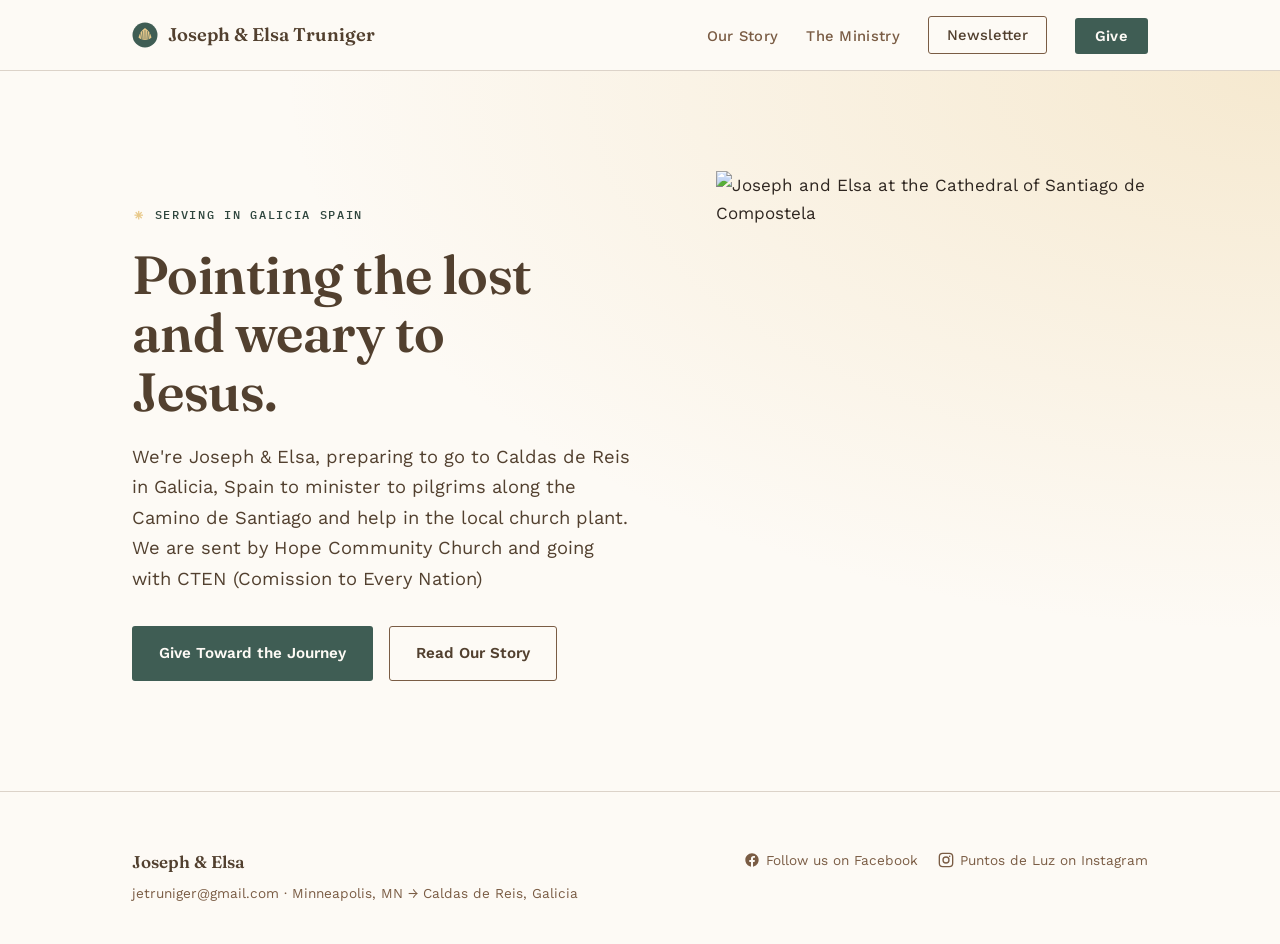
==== index.html @ 9fc1ce5b "Update index.html" ====
<!DOCTYPE html>
<html lang="en">
<head>
<meta charset="UTF-8">
<meta name="viewport" content="width=device-width, initial-scale=1.0">
<title>Joseph &amp; Elsa Truniger</title>
<meta name="description" content="Joseph and Elsa are preparing to serve pilgrims on the Camino de Santiago in Galicia, Spain, with Puntos de Luz.">
<link rel="preconnect" href="https://fonts.googleapis.com">
<link rel="preconnect" href="https://fonts.gstatic.com" crossorigin>
<link href="https://fonts.googleapis.com/css2?family=Fraunces:opsz,wght@9..144,400;9..144,500;9..144,600&family=Work+Sans:wght@400;500;600&family=IBM+Plex+Mono:wght@500&display=swap" rel="stylesheet">
<link rel="stylesheet" href="style.css">
</head>
<body>

<a class="skip-link" href="#main">Skip to content</a>

<nav class="site-nav">
  <div class="wrap">
    <a href="index.html" class="brandmark">
    <svg width="26" height="26" viewBox="0 0 26 26" fill="none" aria-hidden="true">
  <circle cx="13" cy="13" r="12.5" fill="#3F5D54"/>
  <path d="M13 6c-3 2-5.5 5-6.5 9.5C8 17 10.3 18 13 18s5-1 6.5-2.5C18.5 11 16 8 13 6z" fill="#E8C98A"/>
  <path d="M13 8.5V17M10.5 9.5 11 17M15.5 9.5 15 17M8.5 11.5l1.2 5.8M17.5 11.5l-1.2 5.8" stroke="#3F5D54" stroke-width="0.6" stroke-linecap="round"/>
</svg>
      Joseph &amp; Elsa Truniger
    </a>
    <button class="nav-toggle" aria-label="Toggle menu" aria-expanded="false" id="navToggle">☰</button>
<ul class="nav-links" id="navLinks">
  <li><a href="story.html">Our Story</a></li>
  <li><a href="ministry.html">The Ministry</a></li>
  <li><button type="button" class="nav-subscribe" onclick="document.getElementById('newsletterModal').showModal()">Newsletter</button></li>
  <li><a href="give.html" class="nav-give">Give</a></li>
</ul>
  </div>
</nav>

<main id="main">

  <section class="hero">
    <div class="wrap">
      <div>
        <span class="eyebrow">Serving in Galicia Spain</span>
        <h1>Pointing the lost and weary to Jesus.</h1>
        <p class="lede">
          We're Joseph &amp; Elsa, preparing to go to Caldas de Reis in Galicia, Spain to minister to pilgrims along the Camino de Santiago and help in the local church plant.
          We are sent by Hope Community Church and going with CTEN (Comission to Every Nation)
        </p>
        <div class="hero-ctas">
          <!-- EDIT: replace # with your CTEN/Puntos de Luz donate link -->
         
          <a href="give.html" class="btn btn-primary">Give Toward the Journey</a>
          <a href="story.html" class="btn btn-ghost">Read Our Story</a>
        </div>
         </div>
          <img src="/.netlify/images?url=/images/profilewcathedral.jpg&w=1200" alt="Joseph and Elsa at the Cathedral of Santiago de Compostela" class="hero-photo">
        </div>
  </section>


</main>

<footer>
  <div class="wrap">
    <div>
      <div class="foot-brand">Joseph &amp; Elsa</div>
      <!-- EDIT: contact email -->
      <p>jetruniger@gmail.com · Minneapolis, MN → Caldas de Reis, Galicia</p>
    </div>

<ul class="foot-links">
  <!-- EDIT: replace # with your actual Facebook Page URL -->
  <li>
    <a href="#" target="_blank" rel="noopener" class="social-link">
      <svg width="16" height="16" viewBox="0 0 24 24" fill="currentColor">
        <path d="M22 12.06C22 6.5 17.52 2 12 2S2 6.5 2 12.06c0 5 3.66 9.15 8.44 9.94v-7.03H7.9v-2.91h2.54V9.85c0-2.5 1.49-3.89 3.77-3.89 1.09 0 2.23.2 2.23.2v2.46h-1.26c-1.24 0-1.63.77-1.63 1.56v1.88h2.78l-.45 2.91h-2.33V22c4.78-.79 8.44-4.94 8.44-9.94z"/>
      </svg>
      Follow us on Facebook
    </a>
  </li>
  <!-- EDIT: replace # with Puntos de Luz's actual Instagram URL -->
  <li>
    <a href="#" target="_blank" rel="noopener" class="social-link">
      <svg width="16" height="16" viewBox="0 0 24 24" fill="none" stroke="currentColor" stroke-width="2">
        <rect x="2" y="2" width="20" height="20" rx="5"/>
        <circle cx="12" cy="12" r="4.5"/>
        <circle cx="17.5" cy="6.5" r="1.2" fill="currentColor" stroke="none"/>
      </svg>
      Puntos de Luz on Instagram
    </a>
  </li>
</ul>

  </div>
</footer>

<script>
  const navToggle = document.getElementById('navToggle');
  const navLinks = document.getElementById('navLinks');
  navToggle.addEventListener('click', () => {
    const open = navLinks.classList.toggle('open');
    navToggle.setAttribute('aria-expanded', open);
  });
</script>
<div id="newsletter-modal-slot"></div>
<script>
  fetch('partials/newsletter-modal.html')
    .then(res => res.text())
    .then(html => {
      const slot = document.getElementById('newsletter-modal-slot');
      slot.innerHTML = html;
      // Re-run any <script> tags from the injected partial, since innerHTML doesn't execute them
      slot.querySelectorAll('script').forEach(oldScript => {
        const newScript = document.createElement('script');
        newScript.textContent = oldScript.textContent;
        document.body.appendChild(newScript);
      });
    });
</script>
  <form name="newsletter" data-netlify="true" netlify-honeypot="bot-field" hidden>
  <input type="text" name="name">
  <input type="email" name="email">
  <input type="tel" name="phone">
</form>
</body>
</html>
---- style.css ----
:root{
  --ivory: #FDFAF5;
  --ivory-deep: #F5EDE0;
  --brown: #7A5C44;
  --brown-deep: #52402F;
  --gold: #E8C98A;
  --pine: #3F5D54;
  --pine-deep: #2E453D;
  --ink: #2E2620;
  --line: rgba(122,92,68,0.25);
  --radius: 3px;
}

*{box-sizing:border-box;}
html{scroll-behavior:smooth;}
body{
  margin:0;
  background:var(--ivory);
  color:var(--ink);
  font-family:'Work Sans', sans-serif;
  font-size:17px;
  line-height:1.65;
  -webkit-font-smoothing:antialiased;
}
h1,h2,h3{
  font-family:'Fraunces', serif;
  font-weight:600;
  color:var(--brown-deep);
  margin:0 0 0.4em 0;
  letter-spacing:-0.01em;
}
a{color:var(--pine);}
img{max-width:100%; display:block;}
.wrap{max-width:1080px; margin:0 auto; padding:0 32px;}

.skip-link{
  position:absolute; left:-999px; top:0; background:var(--brown-deep); color:var(--ivory);
  padding:10px 16px; z-index:200; border-radius:0 0 4px 0;
}
.skip-link:focus{left:0;}
a:focus-visible, button:focus-visible{
  outline:3px solid var(--pine);
  outline-offset:3px;
}

/* -------- nav -------- */
.site-nav{
  position:sticky; top:0; z-index:100;
  background:rgba(253,250,245,0.92);
  backdrop-filter:blur(6px);
  border-bottom:1px solid var(--line);
}
.site-nav .wrap{
  display:flex; align-items:center; justify-content:space-between;
  padding-top:16px; padding-bottom:16px;
}
.brandmark{
  display:flex; align-items:center; gap:10px;
  font-family:'Fraunces', serif; font-weight:600; font-size:1.15rem;
  color:var(--brown-deep); text-decoration:none;
}
.brandmark svg{flex-shrink:0;}
.nav-links{display:flex; gap:28px; align-items:center; list-style:none; margin:0; padding:0;}
.nav-links a{
  text-decoration:none; color:var(--brown); font-size:0.92rem; font-weight:500;
  letter-spacing:0.02em;
}
.nav-links a:hover, .nav-links a[aria-current="page"]{color:var(--pine-deep);}
.nav-links a[aria-current="page"]{border-bottom:2px solid var(--gold);}
.nav-give{
  background:var(--pine); color:var(--ivory) !important; padding:9px 20px;
  border-radius:var(--radius); font-weight:600 !important; border-bottom:none !important;
}
.nav-give:hover{background:var(--pine-deep) !important;}
.nav-toggle{display:none;}

@media (max-width:760px){
  .nav-links{
    position:fixed; inset:64px 0 auto 0; background:var(--ivory);
    flex-direction:column; align-items:flex-start; gap:0;
    border-bottom:1px solid var(--line);
    transform:translateY(-120%); transition:transform 0.25s ease;
    padding:8px 32px 20px;
  }
  .nav-links.open{transform:translateY(0);}
  .nav-links li{width:100%; padding:12px 0; border-bottom:1px solid var(--line);}
  .nav-give{display:inline-block; margin-top:6px;}
  .nav-toggle{
    display:block; background:none; border:none; cursor:pointer;
    font-size:1.5rem; color:var(--brown-deep); line-height:1;
    padding:4px 8px;
  }
}

/* -------- hero (home page) -------- */
.hero{
  position:relative;
  padding:100px 0 80px;
  background:
    radial-gradient(ellipse at top right, rgba(232,201,138,0.35), transparent 55%),
    var(--ivory);
  overflow:hidden;
}
.hero .wrap{display:grid; grid-template-columns:1.1fr 0.9fr; gap:56px; align-items:center;}
.eyebrow{
  font-family:'IBM Plex Mono', monospace; font-size:0.75rem; letter-spacing:0.14em;
  text-transform:uppercase; color:var(--pine-deep); font-weight:500;
  display:inline-flex; align-items:center; gap:8px; margin-bottom:18px;
}
.eyebrow::before{content:"⁕"; color:var(--gold); font-size:1rem;}
.hero h1{font-size:clamp(2.3rem, 4.2vw, 3.4rem); line-height:1.08; max-width:12ch;}
.hero p.lede{font-size:1.15rem; color:var(--brown-deep); max-width:46ch; margin:20px 0 32px;}
.hero-ctas{display:flex; gap:16px; flex-wrap:wrap;}

.btn{
  display:inline-flex; align-items:center; gap:8px;
  padding:14px 26px; border-radius:var(--radius);
  text-decoration:none; font-weight:600; font-size:0.95rem;
  border:1px solid transparent; transition:transform 0.15s ease, background 0.15s ease;
}
.btn-primary{background:var(--pine); color:var(--ivory);}
.btn-primary:hover{background:var(--pine-deep); transform:translateY(-1px);}
.btn-ghost{background:transparent; color:var(--brown-deep); border-color:var(--brown);}
.btn-ghost:hover{background:var(--ivory-deep);}

.ph, .ph-photo, .ph-video{
  background:repeating-linear-gradient(135deg, var(--ivory-deep), var(--ivory-deep) 12px, #eee1cc 12px, #eee1cc 24px);
  border:1px dashed var(--brown);
  border-radius:var(--radius);
  display:flex; align-items:center; justify-content:center;
  color:var(--brown-deep); font-size:0.85rem; text-align:center; padding:16px;
  font-family:'IBM Plex Mono', monospace;
}
.hero-photo{aspect-ratio:4/5; width:100%;}

/* -------- signpost (home page links out) -------- */
.signpost{padding:20px 0 90px;}
.signpost-intro{max-width:56ch; margin-bottom:36px;}
.signpost-intro .stage-label{
  font-family:'IBM Plex Mono', monospace; font-size:0.72rem; letter-spacing:0.1em;
  text-transform:uppercase; color:var(--pine-deep); display:block; margin-bottom:8px;
}
.signpost-grid{
  display:grid; grid-template-columns:repeat(2, 1fr); gap:1px;
  background:var(--line); border:1px solid var(--line); border-radius:6px; overflow:hidden;
}
.signpost-card{
  background:var(--ivory); padding:32px; text-decoration:none; color:inherit;
  display:flex; flex-direction:column; gap:10px; transition:background 0.15s ease;
  position:relative;
}
.signpost-card:hover{background:var(--ivory-deep);}
.signpost-card .km-tag{
  font-family:'IBM Plex Mono', monospace; font-size:0.7rem; color:var(--pine-deep);
  letter-spacing:0.08em; display:flex; align-items:center; gap:8px;
}
.signpost-card .km-tag .dot{width:8px; height:8px; border-radius:50%; background:var(--gold);}
.signpost-card h3{font-size:1.25rem; margin:0;}
.signpost-card p{margin:0; color:var(--brown-deep); font-size:0.95rem;}
.signpost-card .go{
  margin-top:auto; font-family:'IBM Plex Mono', monospace; font-size:0.8rem;
  color:var(--pine); font-weight:500;
}
.signpost-card.give-card{background:var(--pine); color:var(--ivory);}
.signpost-card.give-card p{color:rgba(253,250,245,0.85);}
.signpost-card.give-card .km-tag{color:rgba(253,250,245,0.75);}
.signpost-card.give-card .go{color:var(--gold);}
.signpost-card.give-card:hover{background:var(--pine-deep);}

@media (max-width:700px){
  .signpost-grid{grid-template-columns:1fr;}
}

/* -------- interior page header -------- */
.page-header{
  padding:64px 0 40px; border-bottom:1px solid var(--line);
  background:radial-gradient(ellipse at top right, rgba(232,201,138,0.25), transparent 55%);
}
.page-header .stage-label{
  font-family:'IBM Plex Mono', monospace; font-size:0.75rem; letter-spacing:0.12em;
  text-transform:uppercase; color:var(--pine-deep); display:block; margin-bottom:10px;
}
.page-header h1{font-size:clamp(2rem, 3.6vw, 2.8rem); max-width:16ch;}
.breadcrumb{
  font-family:'IBM Plex Mono', monospace; font-size:0.78rem; color:var(--brown);
  margin-bottom:18px;
}
.breadcrumb a{color:var(--brown); text-decoration:none;}
.breadcrumb a:hover{color:var(--pine-deep);}

/* -------- content section (interior pages) -------- */
.content-section{padding:64px 0;}
.two-col{display:grid; grid-template-columns:1.3fr 1fr; gap:48px; align-items:start;}
.stage-body{max-width:64ch;}
.stage-body p{margin:0 0 1.1em;}

.fact-row{
  display:flex; gap:28px; flex-wrap:wrap; margin-top:28px;
  padding-top:24px; border-top:1px solid var(--line);
}
.fact{max-width:220px;}
.fact .num{font-family:'Fraunces', serif; font-weight:600; font-size:1.5rem; color:var(--pine);}
.fact .lbl{font-size:0.85rem; color:var(--brown);}

/* -------- newsletter -------- */
.newsletter-box{
  background:var(--brown-deep); color:var(--ivory);
  border-radius:6px; padding:44px; margin-top:8px;
}
.newsletter-box h3{color:var(--ivory); font-size:1.4rem;}
.newsletter-box p{color:rgba(253,250,245,0.85);}
.signup-row{display:flex; gap:10px; margin-top:22px; flex-wrap:wrap;}
.signup-row input[type="email"]{
  flex:1; min-width:220px; padding:13px 16px; border-radius:var(--radius);
  border:1px solid rgba(253,250,245,0.3); background:rgba(253,250,245,0.06);
  color:var(--ivory); font-size:0.95rem;
}
.signup-row input::placeholder{color:rgba(253,250,245,0.5);}
.signup-row .btn-primary{background:var(--gold); color:var(--brown-deep);}
.signup-row .btn-primary:hover{background:#dcb96e;}

.archive-list{list-style:none; margin:26px 0 0; padding:0;}
.archive-list li{
  display:flex; justify-content:space-between; gap:16px;
  padding:14px 0; border-bottom:1px solid var(--line);
  font-size:0.95rem;
}
.archive-list .archive-empty{
  color:var(--brown); font-style:italic; border-bottom:none; padding-top:18px;
}

/* -------- gallery -------- */
.gallery-grid{display:grid; grid-template-columns:repeat(3, 1fr); gap:16px; margin-top:8px;}
.gallery-grid .ph-photo{aspect-ratio:1/1;}
.gallery-grid .span-2{grid-column:span 2; aspect-ratio:2/1;}
.video-feature{margin-top:32px;}
.ph-video{aspect-ratio:16/9;}

@media (max-width:760px){
  .gallery-grid{grid-template-columns:repeat(2,1fr);}
  .gallery-grid .span-2{grid-column:span 2;}
}

/* -------- give page -------- */
.give-section{background:var(--pine); color:var(--ivory);}
.give-section h1, .give-section .stage-label{color:var(--ivory);}
.give-section .stage-label{color:rgba(253,250,245,0.75);}
.give-section p{color:rgba(253,250,245,0.85); max-width:56ch;}
.give-grid{display:grid; grid-template-columns:1fr auto; gap:40px; align-items:center; margin-top:28px;}
.qr-box{background:var(--ivory); padding:18px; border-radius:6px; width:180px; text-align:center;}
.qr-box .ph{aspect-ratio:1/1; border-style:solid; border-color:var(--brown);}
.qr-box span{display:block; font-family:'IBM Plex Mono', monospace; font-size:0.7rem; color:var(--brown-deep); margin-top:8px;}
@media (max-width:700px){ .give-grid{grid-template-columns:1fr;} }

/* -------- footer -------- */
footer{padding:56px 0 40px; border-top:1px solid var(--line);}
footer .wrap{display:flex; justify-content:space-between; flex-wrap:wrap; gap:24px;}
footer .foot-brand{font-family:'Fraunces', serif; color:var(--brown-deep); font-weight:600;}
footer p{font-size:0.85rem; color:var(--brown); margin:6px 0 0;}
footer .foot-links{display:flex; gap:20px; list-style:none; margin:0; padding:0;}
footer .foot-links a{color:var(--brown); text-decoration:none; font-size:0.85rem;}
footer .foot-links a:hover{color:var(--pine-deep);}

@media (max-width:900px){
  .hero .wrap{grid-template-columns:1fr;}
  .hero-photo{max-width:340px; order:-1;}
  .two-col{grid-template-columns:1fr;}
  .give-grid{gap:24px;}
}

@media (prefers-reduced-motion: reduce){
  html{scroll-behavior:auto;}
  *{transition:none !important;}
}
.cten-note{
  margin-top:40px;
  padding-top:28px;
  border-top:1px solid rgba(253,250,245,0.25);
  max-width:56ch;
}
.cten-note .cten-logo{
  height:400px;
  width:auto;
  margin-bottom:14px;
}
.cten-note p{
  font-size:0.88rem;
  color:rgba(253,250,245,0.75);
  margin:0 0 0.8em;
}
.cten-note .donor-care{
  font-family:'IBM Plex Mono', monospace;
  font-size:0.78rem;
  color:rgba(253,250,245,0.65);
}
.section-title{
  font-size:1.5rem;
  margin-bottom:24px;
}
.section-divider{
  border-top:1px solid var(--line);
}
.two-col.reverse{
  grid-template-columns:1fr 1.3fr;
}
.two-col.reverse > .ph-photo{
  order:2;
}
.brandmark-photo{
  width:32px;
  height:32px;
  border-radius:50%;
  object-fit:cover;
  flex-shrink:0;
}
.photo-frame{
  width:100%;
  aspect-ratio:4/5;
  object-fit:cover;
  border-radius:var(--radius);
  border:none;
  background:none;
  padding:0;
}
.nav-subscribe{
  background:transparent;
  color:var(--brown-deep);
  border:1px solid var(--brown);
  padding:9px 18px;
  border-radius:var(--radius);
  font-family:'Work Sans', sans-serif;
  font-size:0.92rem;
  font-weight:500;
  cursor:pointer;
}
.nav-subscribe:hover{
  background:var(--ivory-deep);
}
.newsletter-modal{
  border:none;
  border-radius:8px;
  padding:36px;
  max-width:440px;
  width:90%;
  background:var(--brown-deep);
  color:var(--ivory);
}
.newsletter-modal::backdrop{
  background:rgba(46,38,32,0.55);
}
.newsletter-modal h3{color:var(--ivory);}
.newsletter-modal p{color:rgba(253,250,245,0.85); font-size:0.95rem;}
.modal-close{
  position:absolute; top:14px; right:16px;
  background:none; border:none; color:var(--ivory);
  font-size:1.4rem; cursor:pointer; line-height:1;
}
.video-wrapper{
  position:relative;
  width:100%;
  aspect-ratio:16/9;
  border-radius:var(--radius);
  overflow:hidden;
}
.video-wrapper iframe{
  position:absolute;
  top:0; left:0;
  width:100%;
  height:100%;
  border:none;
}
.signup-form{
  display:flex;
  flex-direction:column;
  gap:14px;
  margin-top:20px;
}
.signup-form label{
  font-size:0.85rem;
  color:rgba(253,250,245,0.85);
  margin-bottom:-8px;
}
.signup-form .optional-tag{
  color:rgba(253,250,245,0.55);
  font-weight:400;
}
.signup-form input{
  padding:12px 14px;
  border-radius:var(--radius);
  border:1px solid rgba(253,250,245,0.3);
  background:rgba(253,250,245,0.06);
  color:var(--ivory);
  font-size:0.95rem;
  font-family:'Work Sans', sans-serif;
}
.signup-form input::placeholder{
  color:rgba(253,250,245,0.45);
}
.signup-form .btn-primary{
  margin-top:6px;
  background:var(--gold);
  color:var(--brown-deep);
}
.signup-form .btn-primary:hover{
  background:#dcb96e;
}
.newsletter-success{
  margin-top:20px;
  color:var(--gold);
  font-weight:600;
}
.social-link{
  display:inline-flex;
  align-items:center;
  gap:6px;
}
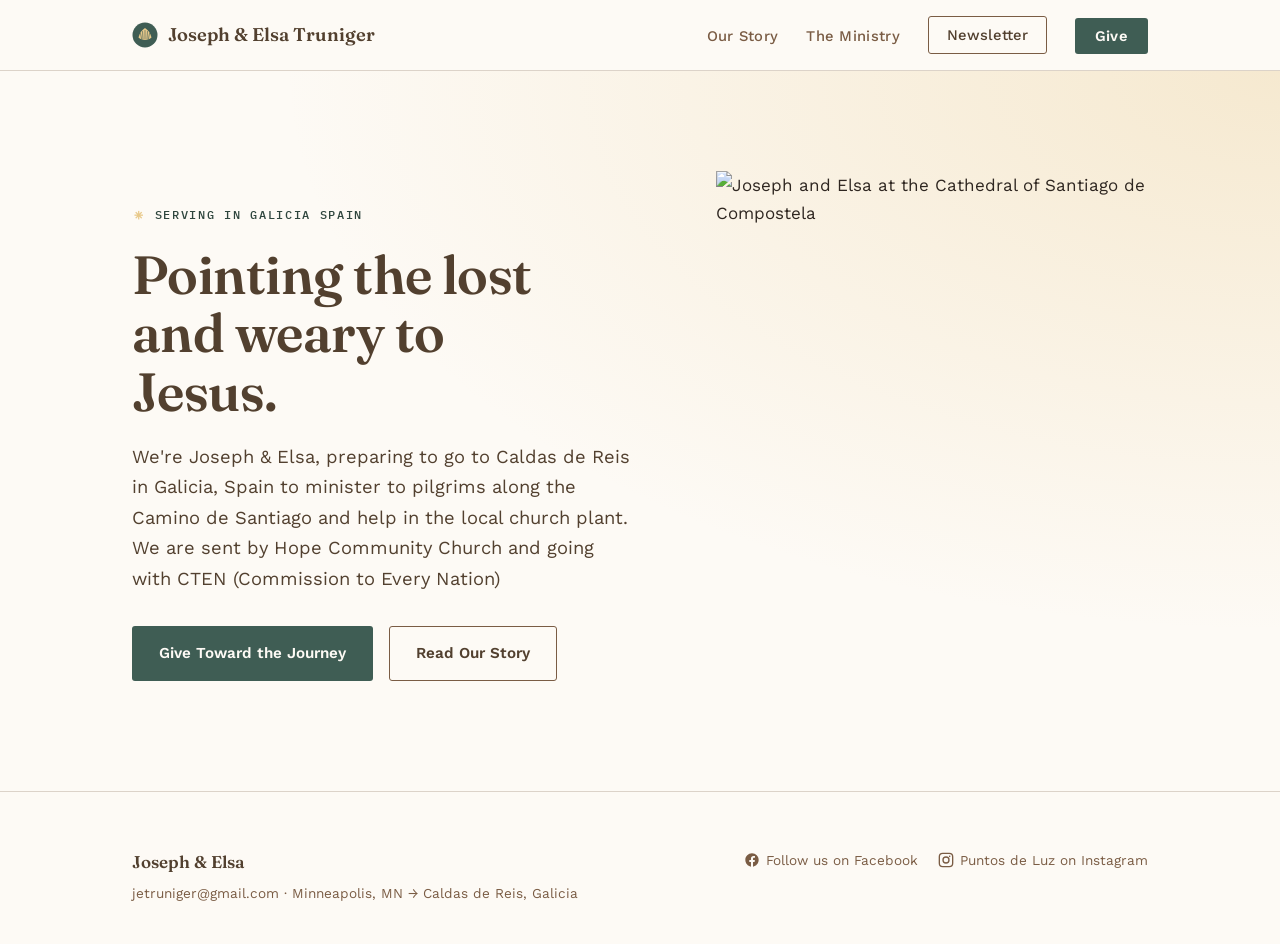
==== commit 9f13bac6: "Update index.html" ====
--- a/index.html
+++ b/index.html
@@ -43,7 +43,7 @@
         <h1>Pointing the lost and weary to Jesus.</h1>
         <p class="lede">
           We're Joseph &amp; Elsa, preparing to go to Caldas de Reis in Galicia, Spain to minister to pilgrims along the Camino de Santiago and help in the local church plant.
-          We are sent by Hope Community Church and going with CTEN (Comission to Every Nation)
+          We are sent by Hope Community Church and going with CTEN (Commission to Every Nation)
         </p>
         <div class="hero-ctas">
           <!-- EDIT: replace # with your CTEN/Puntos de Luz donate link -->
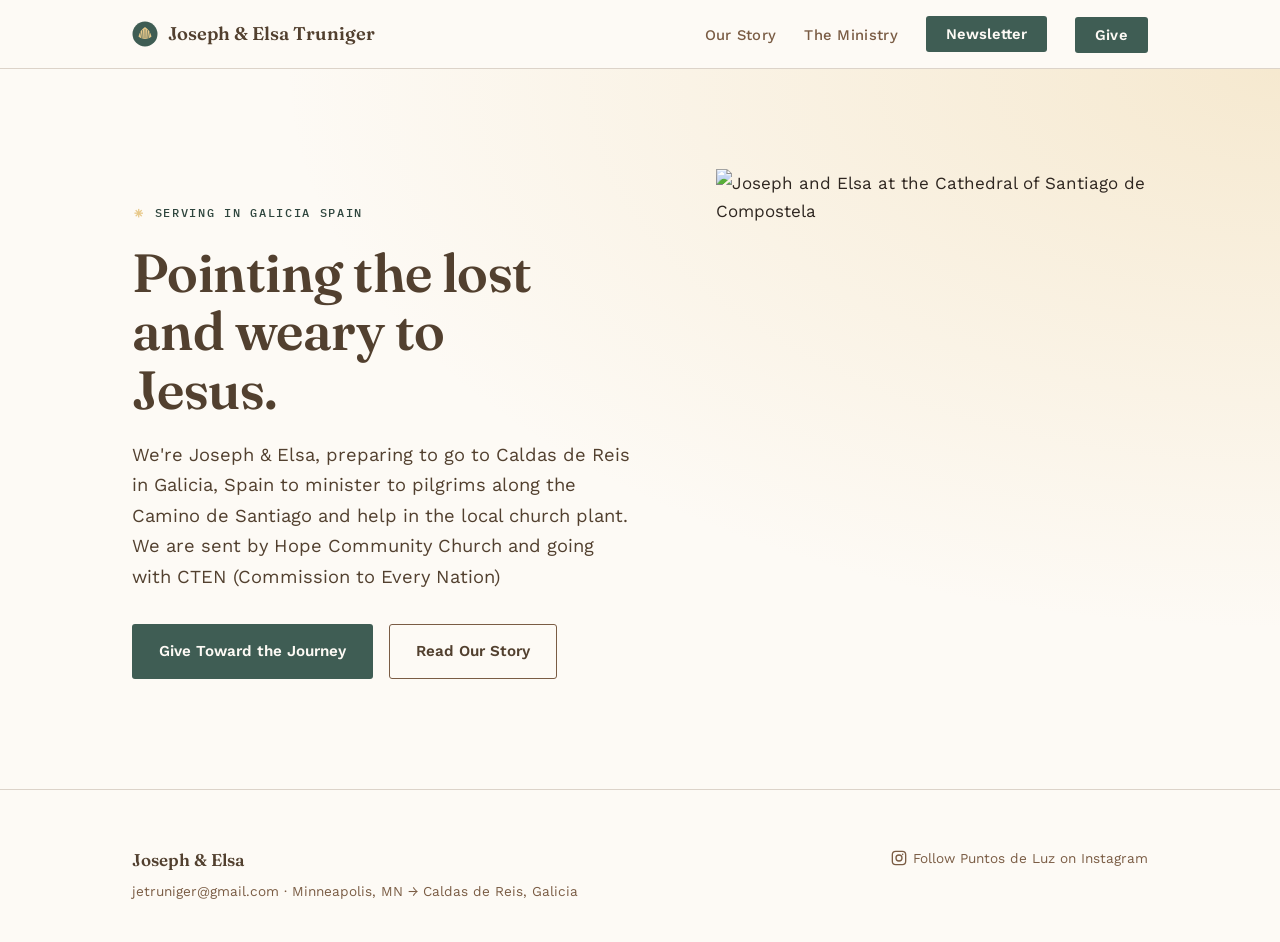
==== commit 33806a2b: "Update index.html" ====
--- a/index.html
+++ b/index.html
@@ -68,7 +68,7 @@
     </div>
 
 <ul class="foot-links">
-  <!-- EDIT: replace # with your actual Facebook Page URL -->
+  <!-- EDIT: replace # with your actual Facebook Page URL. Currently adding as a comment so that we can add this back later 
   <li>
     <a href="#" target="_blank" rel="noopener" class="social-link">
       <svg width="16" height="16" viewBox="0 0 24 24" fill="currentColor">
@@ -76,16 +76,16 @@
       </svg>
       Follow us on Facebook
     </a>
-  </li>
+  </li>-->
   <!-- EDIT: replace # with Puntos de Luz's actual Instagram URL -->
   <li>
-    <a href="#" target="_blank" rel="noopener" class="social-link">
+    <a href="https://www.instagram.com/puntosluz/" target="_blank" rel="noopener" class="social-link">
       <svg width="16" height="16" viewBox="0 0 24 24" fill="none" stroke="currentColor" stroke-width="2">
         <rect x="2" y="2" width="20" height="20" rx="5"/>
         <circle cx="12" cy="12" r="4.5"/>
         <circle cx="17.5" cy="6.5" r="1.2" fill="currentColor" stroke="none"/>
       </svg>
-      Puntos de Luz on Instagram
+      Follow Puntos de Luz on Instagram
     </a>
   </li>
 </ul>
--- a/style.css
+++ b/style.css
@@ -275,23 +275,30 @@
 .cten-note{
   margin-top:40px;
   padding-top:28px;
-  border-top:1px solid rgba(253,250,245,0.25);
+  border-top:1px solid var(--line);
+  display:flex;
+  align-items:center;
+  gap:40px;
+}
+.cten-text{
+  flex:1;
   max-width:56ch;
 }
 .cten-note .cten-logo{
-  height:400px;
+  height:120px;
   width:auto;
-  margin-bottom:14px;
+  flex-shrink:0;
+  margin:0;
 }
 .cten-note p{
   font-size:0.88rem;
-  color:rgba(253,250,245,0.75);
+  color:var(--brown-deep);
   margin:0 0 0.8em;
 }
 .cten-note .donor-care{
   font-family:'IBM Plex Mono', monospace;
   font-size:0.78rem;
-  color:rgba(253,250,245,0.65);
+  color:var(--brown);
 }
 .section-title{
   font-size:1.5rem;
@@ -322,19 +329,28 @@
   background:none;
   padding:0;
 }
+.photo-frame-contain{
+  width:100%;
+  max-height:600px;
+  object-fit:contain;
+  border-radius:var(--radius);
+  border:none;
+  background:var(--ivory-deep);
+  padding:12px;
+}
 .nav-subscribe{
-  background:transparent;
-  color:var(--brown-deep);
-  border:1px solid var(--brown);
-  padding:9px 18px;
+  background:var(--pine);
+  color:var(--ivory);
+  border:none;
+  padding:9px 20px;
   border-radius:var(--radius);
   font-family:'Work Sans', sans-serif;
   font-size:0.92rem;
-  font-weight:500;
+  font-weight:600;
   cursor:pointer;
 }
 .nav-subscribe:hover{
-  background:var(--ivory-deep);
+  background:var(--pine-deep);
 }
 .newsletter-modal{
   border:none;
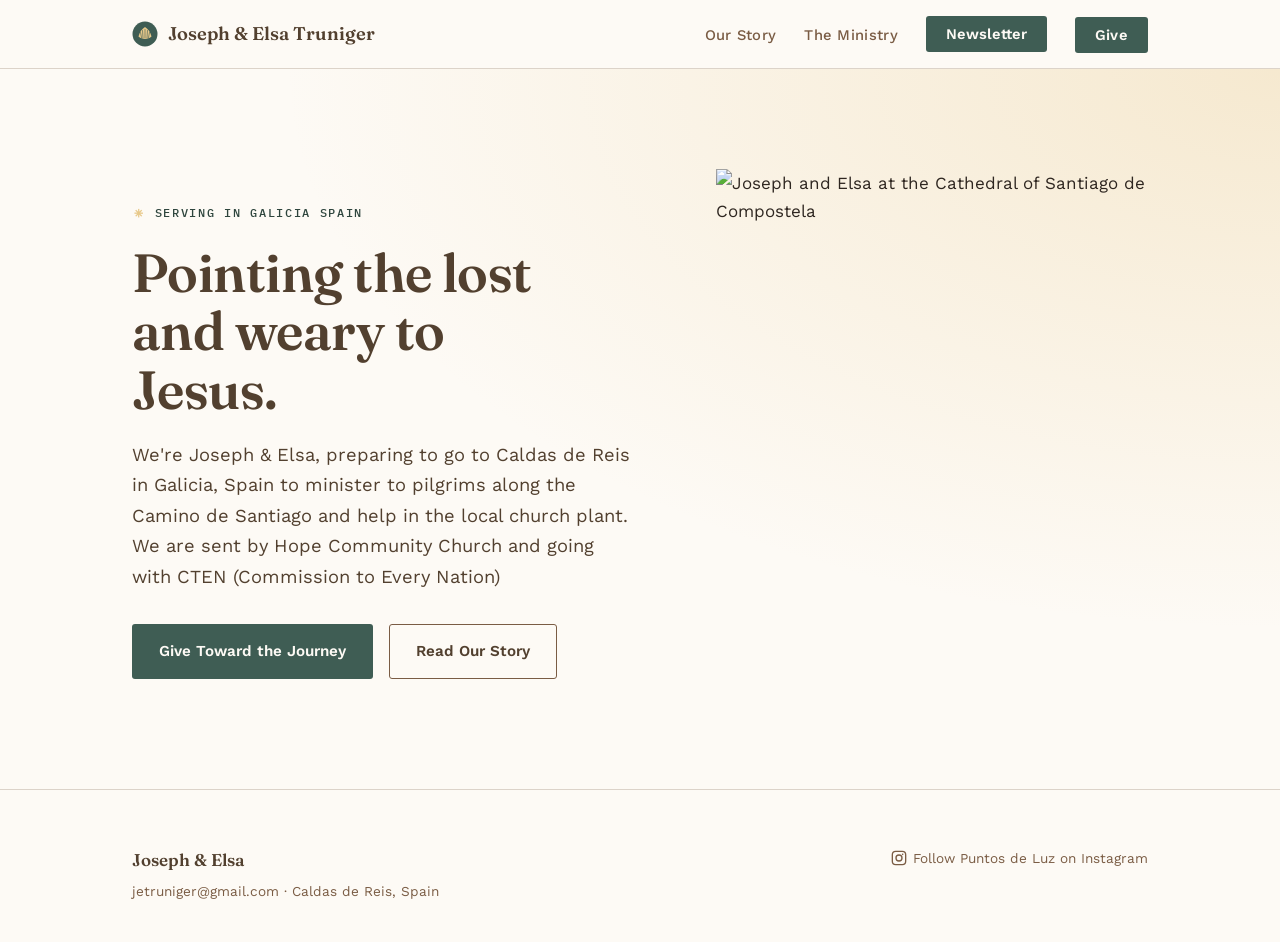
==== commit 4f8ef772: "Update index.html" ====
--- a/index.html
+++ b/index.html
@@ -64,7 +64,7 @@
     <div>
       <div class="foot-brand">Joseph &amp; Elsa</div>
       <!-- EDIT: contact email -->
-      <p>jetruniger@gmail.com · Minneapolis, MN → Caldas de Reis, Galicia</p>
+      <p>jetruniger@gmail.com · Caldas de Reis, Spain</p>
     </div>
 
 <ul class="foot-links">
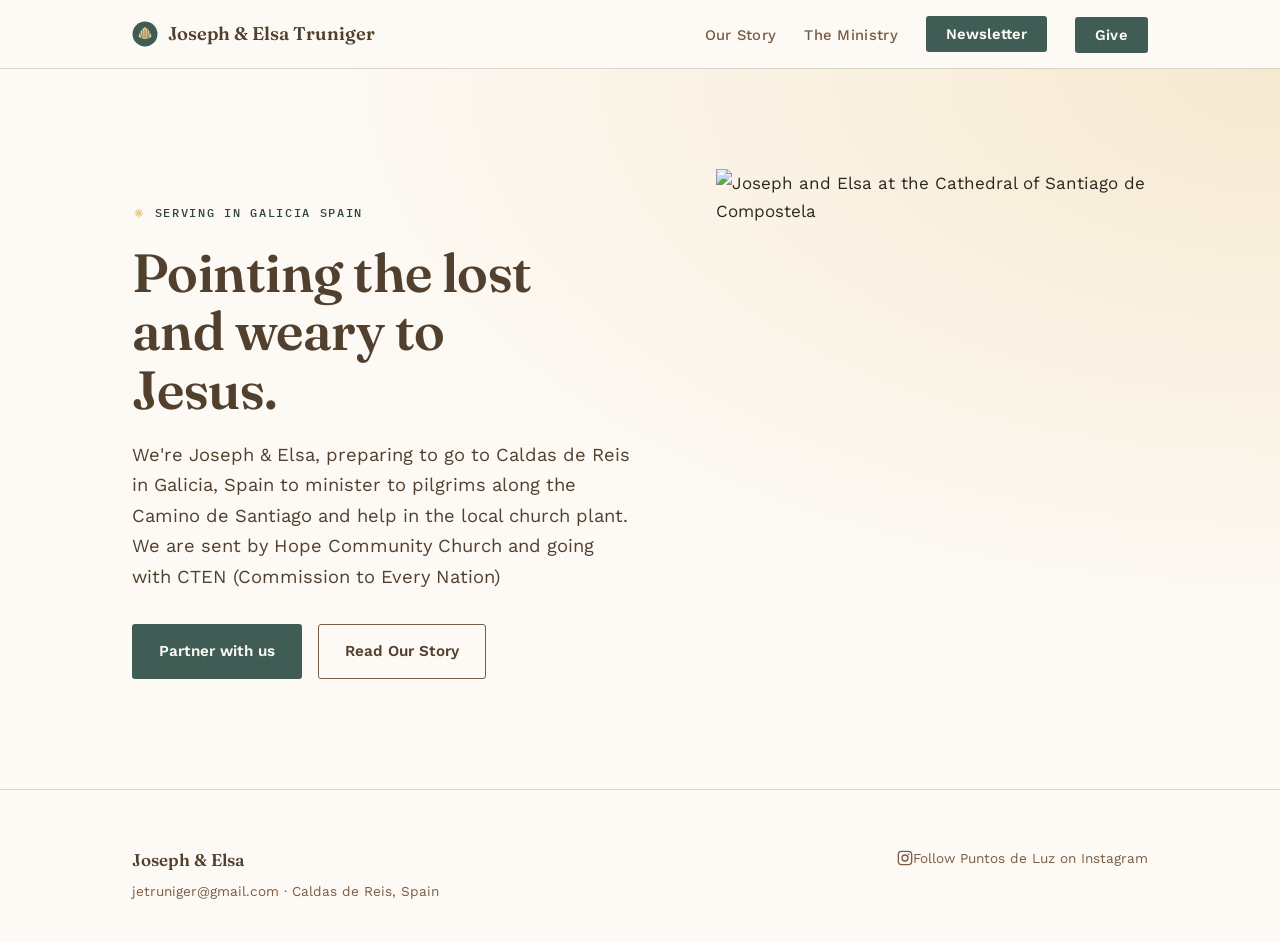
==== commit 3a559898: "Update index.html" ====
--- a/index.html
+++ b/index.html
@@ -48,7 +48,7 @@
         <div class="hero-ctas">
           <!-- EDIT: replace # with your CTEN/Puntos de Luz donate link -->
          
-          <a href="give.html" class="btn btn-primary">Give Toward the Journey</a>
+          <a href="give.html" class="btn btn-primary">Partner with us</a>
           <a href="story.html" class="btn btn-ghost">Read Our Story</a>
         </div>
          </div>
--- a/style.css
+++ b/style.css
@@ -285,8 +285,10 @@
   max-width:56ch;
 }
 .cten-note .cten-logo{
-  height:120px;
+  height:200px;
   width:auto;
+  max-width:100%;
+  object-fit:contain;
   flex-shrink:0;
   margin:0;
 }
@@ -428,5 +430,75 @@
 .social-link{
   display:inline-flex;
   align-items:center;
-  gap:6px;
-}
+  gap:6p
+    x;
+}
+.give-btn-wide{
+  margin-top:20px;
+  padding-left:48px;
+  padding-right:48px;
+  display:inline-flex;
+}
+/* Give page specific tweaks */
+.give-page-header{
+  padding-bottom:32px;
+}
+.content-section.give-page-header{
+  padding-top:32px;
+}
+
+.give-stat{
+  font-family:'IBM Plex Mono', monospace;
+  font-size:0.85rem;
+  color:var(--pine-deep);
+  background:var(--ivory-deep);
+  border-left:3px solid var(--gold);
+  padding:12px 16px;
+  margin:20px 0;
+}
+
+.give-btn-wide{
+  margin-top:4px;
+  padding-left:40px;
+  padding-right:40px;
+  display:inline-flex;
+  align-items:center;
+  gap:10px;
+}
+
+.donor-care-box{
+  display:flex;
+  align-items:flex-start;
+  gap:10px;
+  margin-top:20px;
+  padding:14px 16px;
+  background:var(--ivory-deep);
+  border-radius:var(--radius);
+  font-size:0.85rem;
+  color:var(--brown-deep);
+}
+.donor-care-box svg{
+  flex-shrink:0;
+  margin-top:2px;
+  color:var(--pine);
+}
+
+.cten-card{
+  border:1px solid var(--line);
+  border-radius:6px;
+  padding:12px;
+  background:var(--ivory-deep);
+}
+.cten-card .photo-frame-contain{
+  max-height:340px;
+  background:transparent;
+  padding:0;
+  margin-bottom:12px;
+}
+.cten-caption{
+  text-align:center;
+  font-family:'IBM Plex Mono', monospace;
+  font-size:0.78rem;
+  color:var(--brown);
+  margin:0;
+}
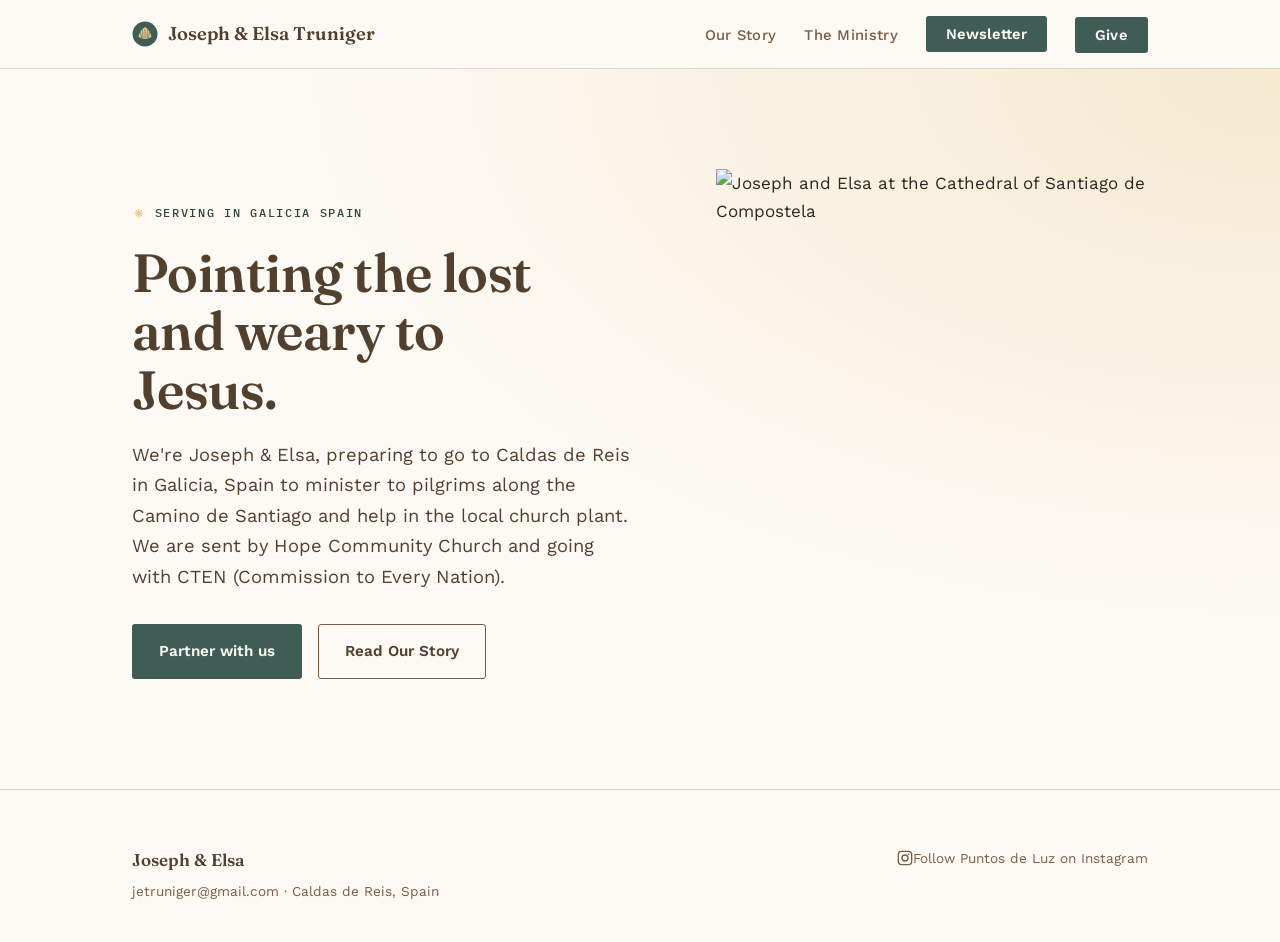
==== commit 97d31b83: "Update index.html" ====
--- a/index.html
+++ b/index.html
@@ -43,7 +43,7 @@
         <h1>Pointing the lost and weary to Jesus.</h1>
         <p class="lede">
           We're Joseph &amp; Elsa, preparing to go to Caldas de Reis in Galicia, Spain to minister to pilgrims along the Camino de Santiago and help in the local church plant.
-          We are sent by Hope Community Church and going with CTEN (Commission to Every Nation)
+          We are sent by Hope Community Church and going with CTEN (Commission to Every Nation).
         </p>
         <div class="hero-ctas">
           <!-- EDIT: replace # with your CTEN/Puntos de Luz donate link -->
--- a/style.css
+++ b/style.css
@@ -502,3 +502,11 @@
   color:var(--brown);
   margin:0;
 }
+@media (max-width:900px){
+  .camino-video-row{
+    grid-template-columns:1fr !important;
+  }
+  .camino-video{
+    order:-1;
+  }
+}
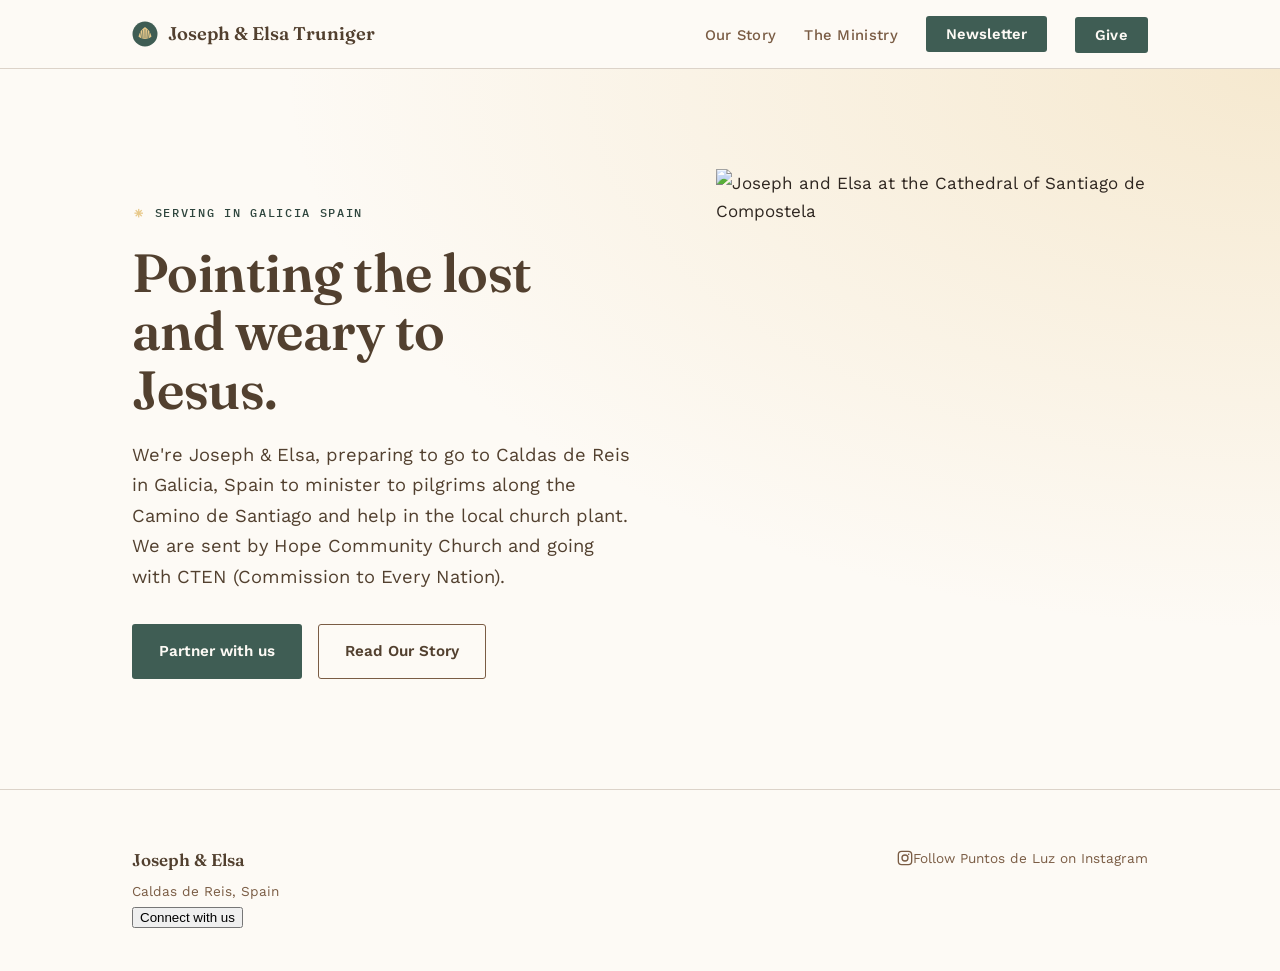
==== commit d3f988fb: "Update index.html" ====
--- a/index.html
+++ b/index.html
@@ -46,8 +46,6 @@
           We are sent by Hope Community Church and going with CTEN (Commission to Every Nation).
         </p>
         <div class="hero-ctas">
-          <!-- EDIT: replace # with your CTEN/Puntos de Luz donate link -->
-         
           <a href="give.html" class="btn btn-primary">Partner with us</a>
           <a href="story.html" class="btn btn-ghost">Read Our Story</a>
         </div>
@@ -63,8 +61,8 @@
   <div class="wrap">
     <div>
       <div class="foot-brand">Joseph &amp; Elsa</div>
-      <!-- EDIT: contact email -->
-      <p>jetruniger@gmail.com · Caldas de Reis, Spain</p>
+      <p>Caldas de Reis, Spain</p>
+      <button type="button" class="connect-link" onclick="document.getElementById('contactModal').showModal()">Connect with us</button>
     </div>
 
 <ul class="foot-links">
@@ -101,6 +99,7 @@
     navToggle.setAttribute('aria-expanded', open);
   });
 </script>
+
 <div id="newsletter-modal-slot"></div>
 <script>
   fetch('partials/newsletter-modal.html')
@@ -108,7 +107,6 @@
     .then(html => {
       const slot = document.getElementById('newsletter-modal-slot');
       slot.innerHTML = html;
-      // Re-run any <script> tags from the injected partial, since innerHTML doesn't execute them
       slot.querySelectorAll('script').forEach(oldScript => {
         const newScript = document.createElement('script');
         newScript.textContent = oldScript.textContent;
@@ -116,10 +114,33 @@
       });
     });
 </script>
-  <form name="newsletter" data-netlify="true" netlify-honeypot="bot-field" hidden>
+
+<div id="contact-modal-slot"></div>
+<script>
+  fetch('partials/contact-modal.html')
+    .then(res => res.text())
+    .then(html => {
+      const slot = document.getElementById('contact-modal-slot');
+      slot.innerHTML = html;
+      slot.querySelectorAll('script').forEach(oldScript => {
+        const newScript = document.createElement('script');
+        newScript.textContent = oldScript.textContent;
+        document.body.appendChild(newScript);
+      });
+    });
+</script>
+
+<!-- Hidden forms so Netlify detects these forms at build time — never removed, never shown -->
+<form name="newsletter" data-netlify="true" netlify-honeypot="bot-field" hidden>
   <input type="text" name="name">
   <input type="email" name="email">
   <input type="tel" name="phone">
 </form>
+<form name="contact" data-netlify="true" netlify-honeypot="bot-field" hidden>
+  <input type="text" name="name">
+  <input type="email" name="email">
+  <textarea name="message"></textarea>
+</form>
+
 </body>
 </html>
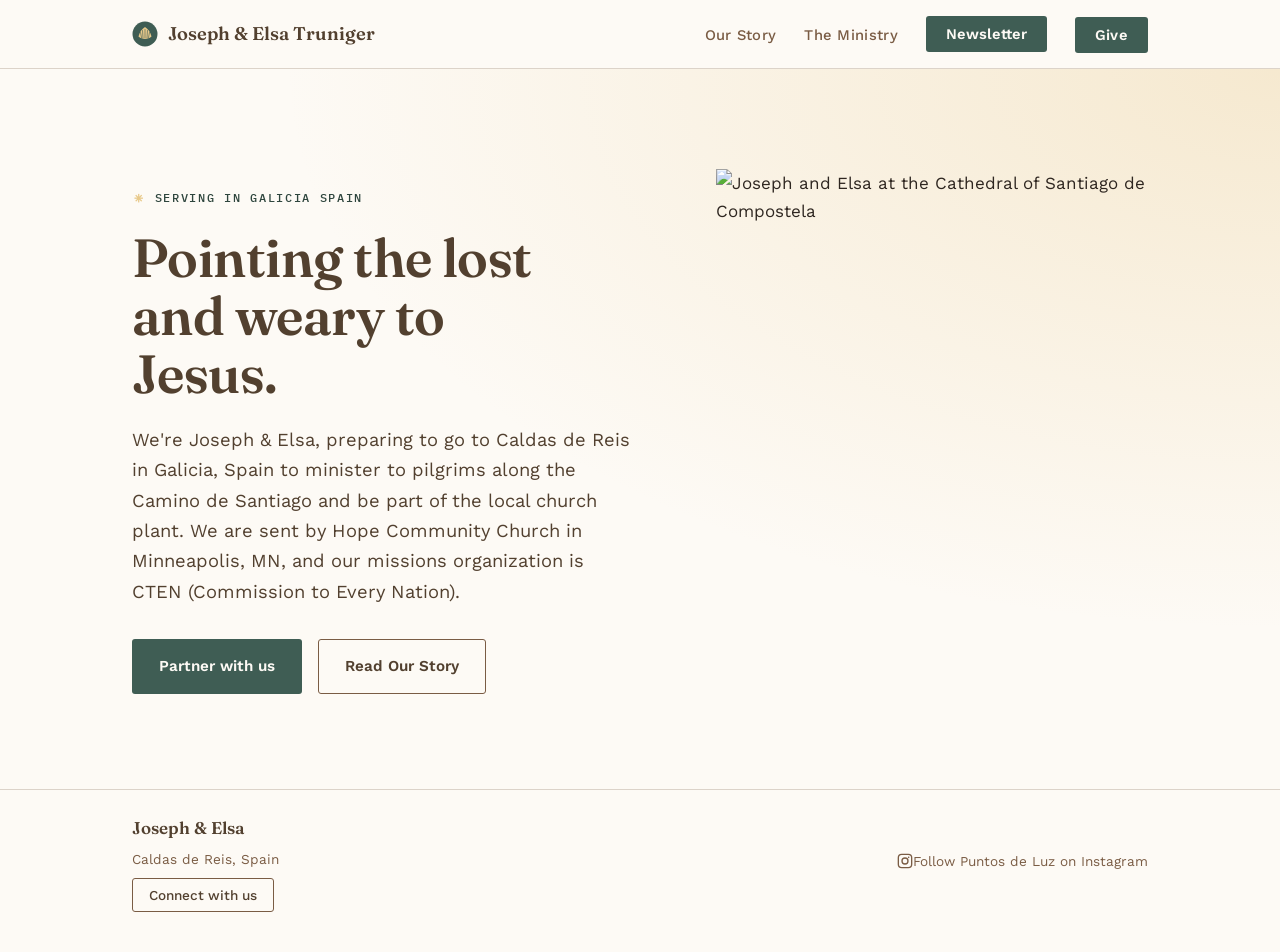
==== commit 4168198e: "Update index.html" ====
--- a/index.html
+++ b/index.html
@@ -42,8 +42,8 @@
         <span class="eyebrow">Serving in Galicia Spain</span>
         <h1>Pointing the lost and weary to Jesus.</h1>
         <p class="lede">
-          We're Joseph &amp; Elsa, preparing to go to Caldas de Reis in Galicia, Spain to minister to pilgrims along the Camino de Santiago and help in the local church plant.
-          We are sent by Hope Community Church and going with CTEN (Commission to Every Nation).
+          We're Joseph &amp; Elsa, preparing to go to Caldas de Reis in Galicia, Spain to minister to pilgrims along the Camino de Santiago and be part of the local church plant.
+          We are sent by Hope Community Church in Minneapolis, MN, and our missions organization is CTEN (Commission to Every Nation).
         </p>
         <div class="hero-ctas">
           <a href="give.html" class="btn btn-primary">Partner with us</a>
--- a/style.css
+++ b/style.css
@@ -253,11 +253,11 @@
 @media (max-width:700px){ .give-grid{grid-template-columns:1fr;} }
 
 /* -------- footer -------- */
-footer{padding:56px 0 40px; border-top:1px solid var(--line);}
-footer .wrap{display:flex; justify-content:space-between; flex-wrap:wrap; gap:24px;}
+footer{padding:24px 0 40px; border-top:1px solid var(--line);}
+footer .wrap{display:flex; justify-content:space-between; align-items:center; flex-wrap:wrap; gap:24px;}
 footer .foot-brand{font-family:'Fraunces', serif; color:var(--brown-deep); font-weight:600;}
 footer p{font-size:0.85rem; color:var(--brown); margin:6px 0 0;}
-footer .foot-links{display:flex; gap:20px; list-style:none; margin:0; padding:0;}
+footer .foot-links{display:flex; align-items:center; gap:20px; list-style:none; margin:0; padding:0;}
 footer .foot-links a{color:var(--brown); text-decoration:none; font-size:0.85rem;}
 footer .foot-links a:hover{color:var(--pine-deep);}
 
@@ -510,3 +510,29 @@
     order:-1;
   }
 }
+.connect-link{
+  -webkit-appearance:none;
+  appearance:none;
+  display:inline-flex;
+  align-items:center;
+  gap:6px;
+  background:transparent;
+  color:var(--brown-deep);
+  border:1px solid var(--brown);
+  padding:8px 16px;
+  border-radius:var(--radius);
+  font-family:'Work Sans', sans-serif;
+  font-size:0.85rem;
+  font-weight:500;
+  cursor:pointer;
+  margin-top:8px;
+  text-decoration:none;
+  outline:none;
+}
+.connect-link:hover{
+  background:var(--ivory-deep);
+}
+.connect-link:focus-visible{
+  outline:3px solid var(--pine);
+  outline-offset:2px;
+}
